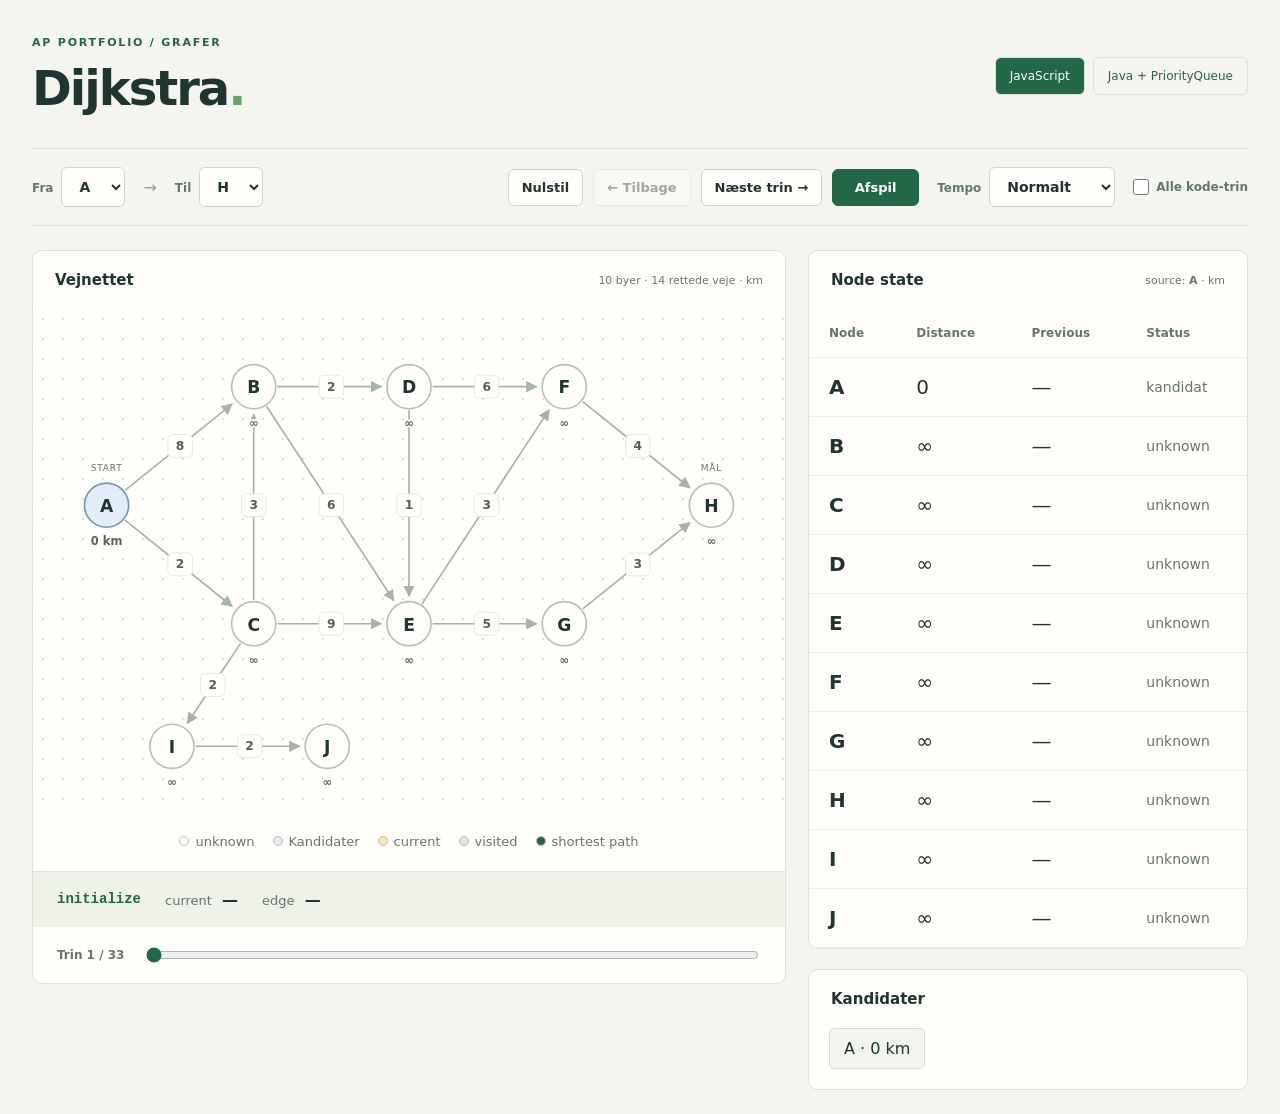
==== visualiseringer/dijkstra/index.html @ 4b62097b "initial commit" ====
<!doctype html>
<html lang="da">
<head>
  <meta charset="utf-8">
  <meta name="viewport" content="width=device-width, initial-scale=1">
  <title>Dijkstra · Korteste vej</title>
  <link rel="stylesheet" href="style.css">
  <script src="dijkstra.js" defer></script>
  <script src="playback.js" defer></script>
  <script src="app.js" defer></script>
</head>
<body>
  <main>
    <header class="page-header">
      <div><p class="eyebrow">AP PORTFOLIO / GRAFER</p><h1>Dijkstra<span>.</span></h1></div>
      <nav class="versions" aria-label="Version"><a href="index.html" aria-current="page">JavaScript</a><a href="java.html">Java + PriorityQueue</a></nav>
    </header>

    <section class="toolbar" aria-label="Indstillinger og afspilning">
      <div class="route-inputs">
        <label>Fra<select id="source" aria-label="Startby"></select></label>
        <span class="route-arrow" aria-hidden="true">→</span>
        <label>Til<select id="target" aria-label="Målby"></select></label>
      </div>
      <div class="playback">
        <button id="reset" title="Tilbage til start">Nulstil</button>
        <button id="back">← Tilbage</button>
        <button id="next">Næste trin →</button>
        <button id="play" class="primary">Afspil</button>
        <label class="speed">Tempo<select id="speed"><option value="1800">Langsomt</option><option value="1000" selected>Normalt</option><option value="450">Hurtigt</option></select></label>
        <label class="detail-toggle"><input id="show-all-steps" type="checkbox">Alle kode-trin</label>
      </div>
    </section>

    <div class="workspace">
      <section class="panel graph-panel" aria-labelledby="graph-title">
        <div class="panel-heading"><h2 id="graph-title">Vejnettet</h2><span id="graph-summary">10 byer · 14 rettede veje · km</span></div>
        <div class="graph-viewport" tabindex="0" role="region" aria-label="Vejnet; rul vandret på små skærme">
        <svg id="graph" viewBox="0 0 920 620" role="img" aria-labelledby="svg-title svg-description">
          <title id="svg-title">Rettet graf med byerne A til J</title>
          <desc id="svg-description">Pilene viser tilladt kørselsretning. Tallene på vejene er afstande i kilometer. Aktuelle afstande og status findes også i tabellen.</desc>
        </svg>
        </div>
        <div class="legend" aria-label="Farveforklaring">
          <span><i class="dot unknown"></i>unknown</span><span><i class="dot discovered"></i>Kandidater</span>
          <span><i class="dot active"></i>current</span><span><i class="dot visited"></i>visited</span>
          <span><i class="dot route"></i>shortest path</span>
        </div>
        <div class="step-state" aria-live="polite" aria-atomic="true">
          <span id="phase" class="phase"></span>
          <span>current <strong id="current-node">—</strong></span>
          <span>edge <strong id="current-edge">—</strong></span>
          <p id="result" hidden></p>
        </div>
        <div class="timeline"><label for="timeline" id="step-count">Trin</label><input id="timeline" type="range" min="0" value="0" aria-label="Vælg trin"></div>
      </section>

      <aside class="sidebar">
        <section class="panel" aria-labelledby="distances-title">
          <div class="panel-heading"><h2 id="distances-title">Node state</h2><span>source: <b id="source-label">A</b> · km</span></div>
          <table><thead><tr><th scope="col">Node</th><th scope="col">Distance</th><th scope="col">Previous</th><th scope="col">Status</th></tr></thead><tbody id="distances"></tbody></table>
        </section>
        <section class="panel frontier-panel" aria-labelledby="frontier-title">
          <div class="panel-heading"><h2 id="frontier-title">Kandidater</h2></div>
          <ol id="frontier" class="frontier"></ol>
        </section>
      </aside>
    </div>
  </main>
</body>
</html>
---- visualiseringer/dijkstra/style.css ----
:root {
  font-family: "Segoe UI", system-ui, sans-serif;
  color: #20352f; background: #f5f5ef;
  --line: #dce2d8; --muted: #65766c; --green: #236749;
}
* { box-sizing: border-box; }
[hidden] { display: none !important; }
body { margin: 0; }
main { max-width: 1600px; margin: auto; padding: 36px 32px 24px; }
.page-header { display: flex; align-items: center; justify-content: space-between; gap: 20px; margin-bottom: 32px; }
.eyebrow, .chapter { font-size: 11px; font-weight: 700; letter-spacing: 1.8px; }
.eyebrow { color: var(--green); margin: 0 0 12px; }
h1 { font-size: clamp(30px, 4vw, 48px); letter-spacing: -2px; margin: 0; line-height: 1.15; font-weight: 650; }
h1 span { color: #64a36b; }
.chapter { border: 1px solid var(--line); padding: 12px 16px; white-space: nowrap; }
.versions { display: flex; flex-wrap: wrap; gap: 8px; font-size: 12px; }
.versions a { color: var(--green); text-decoration: none; border: 1px solid var(--line); padding: 11px 14px; border-radius: 6px; }
.versions a[aria-current] { background: var(--green); color: white; }
.queue-panel { border-top: 1px solid var(--line); }
.queue-panel table { font-size: 17px; }
.queue-panel th, .queue-panel td { padding: 12px 20px; }
.queue-added { background: #e1eedc; }
.queue-stale { background: #f3eee6; }
.queue-stale td:nth-child(3) { text-decoration: line-through; color: #8b7967; }
.queue-next { background: #fcf0d5; }
.queue-operation { padding: 14px 22px; margin: 0; color: var(--green); font: 15px Consolas, monospace; border-top: 1px solid var(--line); }
.missing-data { border: 1px solid var(--line); border-radius: 8px; padding: 22px; line-height: 1.7; }
.missing-data code { display: block; overflow-wrap: anywhere; }
.toolbar { display: flex; justify-content: space-between; gap: 20px; align-items: center; padding: 18px 0; border-top: 1px solid var(--line); border-bottom: 1px solid var(--line); margin-bottom: 24px; }
.route-inputs, .playback { display: flex; align-items: center; gap: 10px; flex-wrap: wrap; }
label { font-size: 12px; color: var(--muted); font-weight: 600; }
select, button { font: inherit; color: inherit; border: 1px solid #cdd6ca; background: #fffefa; border-radius: 6px; padding: 10px 13px; cursor: pointer; }
label select { margin-left: 8px; font-size: 14px; color: #20352f; }
.route-inputs select { min-width: 64px; }
.route-arrow { color: #92a08f; margin: 0 8px; }
button { font-size: 13px; font-weight: 600; }
button.primary { background: var(--green); color: white; border-color: var(--green); min-width: 87px; }
button:hover:not(:disabled) { filter: brightness(.94); }
button:disabled { opacity: .4; cursor: default; }
:focus-visible { outline: 3px solid #4c91b2; outline-offset: 3px; }
.speed { margin-left: 8px; }
.detail-toggle { display: inline-flex; align-items: center; gap: 7px; padding: 8px 0; margin-left: 8px; cursor: pointer; white-space: nowrap; }
.detail-toggle input { accent-color: var(--green); width: 16px; height: 16px; margin: 0; }
.workspace { display: grid; grid-template-columns: minmax(0, 1fr) minmax(440px, 36%); gap: 22px; align-items: start; }
.panel { background: #fffefa; border: 1px solid var(--line); border-radius: 10px; overflow: hidden; }
.panel-heading { display: flex; align-items: center; justify-content: space-between; padding: 20px 22px; gap: 12px; }
h2 { font-size: 15px; font-weight: 650; margin: 0; }
.panel-heading span { color: var(--muted); font-size: 11px; }
.graph-viewport { overflow-x: auto; }
#graph { display: block; width: 100%; min-width: 620px; height: auto; background-image: radial-gradient(#dce2d8 .8px, transparent .8px); background-size: 20px 20px; }
.edge-line { stroke: #a5b3a8; stroke-width: 2; fill: none; }
.edge.inspect .edge-line { stroke: #b67922; stroke-width: 3.5; }
.edge.route .edge-line { stroke: #236749; stroke-width: 4; }
.edge-label-bg { fill: #fffefa; stroke: #e2e5dc; }
.edge-weight { fill: #526258; font-size: 15px; text-anchor: middle; dominant-baseline: central; font-weight: 600; }
.edge.inspect .edge-weight { fill: #986216; }
.node circle { stroke: #b7c2b5; stroke-width: 2; fill: #fffefa; }
.node.discovered circle { fill: #e2edf8; stroke: #7197b5; }
.node.visited circle { fill: #dfe8db; stroke: #76916f; }
.node.active circle { fill: #fae5b9; stroke: #b67922; stroke-width: 3; }
.node.route circle { fill: #236749; stroke: #174d36; }
.node-name { text-anchor: middle; dominant-baseline: central; fill: #20352f; font-weight: 700; font-size: 21px; }
.node.route .node-name { fill: white; }
.node-distance { text-anchor: middle; fill: #54674f; font-size: 14px; font-weight: 650; paint-order: stroke; stroke: #fffefa; stroke-width: 5px; stroke-linejoin: round; }
.node-role { text-anchor: middle; fill: var(--muted); font-size: 11px; letter-spacing: 1px; }
.legend { display: flex; justify-content: center; flex-wrap: wrap; gap: 18px; padding: 18px 12px 22px; font-size: 13px; color: var(--muted); }
.legend span { display: inline-flex; align-items: center; gap: 6px; }
.dot { width: 10px; height: 10px; border: 1px solid #b7c2b5; border-radius: 50%; display: inline-block; }
.unknown { background: #fffefa; }.discovered { background: #e2edf8; }.active { background: #fae5b9; }.visited { background: #dfe8db; }.route { background: #236749; }
.step-state { display: flex; align-items: center; flex-wrap: wrap; gap: 16px 24px; padding: 18px 24px; background: #eef2e8; border-top: 1px solid var(--line); font-size: 13px; color: var(--muted); }
.step-state strong { margin-left: 6px; color: #20352f; font-size: 16px; }
.phase { font-family: Consolas, monospace; color: var(--green); font-size: 14px; font-weight: 700; }
#result { flex-basis: 100%; margin: 0; color: var(--green); font-size: 17px; font-weight: 650; }
.timeline { display: flex; align-items: center; gap: 20px; padding: 18px 24px; }
.timeline label { white-space: nowrap; font-variant-numeric: tabular-nums; }
input[type="range"] { flex: 1; min-width: 0; accent-color: var(--green); cursor: pointer; }
.sidebar { display: grid; gap: 20px; }
table { width: 100%; border-collapse: collapse; font-size: 20px; font-variant-numeric: tabular-nums; }
th { font-size: 12px; color: var(--muted); font-weight: 600; }
th, td { padding: 17px 20px; text-align: left; border-bottom: 1px solid #edf0e8; }
td:first-child { font-weight: 700; }
td:last-child { font-size: 14px; color: var(--muted); }
tr.is-active { background: #fcf0d5; }
tr.is-route { background: #e5efe2; }
.frontier { display: flex; list-style: none; flex-wrap: wrap; gap: 10px; margin: 0; padding: 0 20px 20px; min-height: 54px; }
.frontier li { padding: 10px 14px; font-size: 16px; border: 1px solid #d4dfce; border-radius: 5px; background: #f2f5ed; }
.frontier li.current { background: #fae5b9; border-color: #cba463; }
.frontier .empty { border: none; background: none; color: var(--muted); padding-left: 0; }
@media (min-width: 1500px) { #graph { min-height: 440px; } }
@media (max-width: 1120px) { .toolbar { align-items: flex-start; flex-direction: column; } .workspace { grid-template-columns: 1fr; } .sidebar { grid-template-columns: minmax(440px, 1.4fr) minmax(0, 1fr); align-items: start; } }
@media (max-width: 820px) { main { padding: 28px 18px 20px; } .sidebar { grid-template-columns: 1fr; } .chapter { display: none; } .panel-heading { flex-wrap: wrap; } }
@media (max-width: 520px) { .speed { width: 100%; margin: 4px 0 0; } .playback { gap: 6px; } button { padding: 10px; font-size: 12px; } .legend { gap: 11px; } th, td { padding: 15px 10px; } th { font-size: 11px; } }
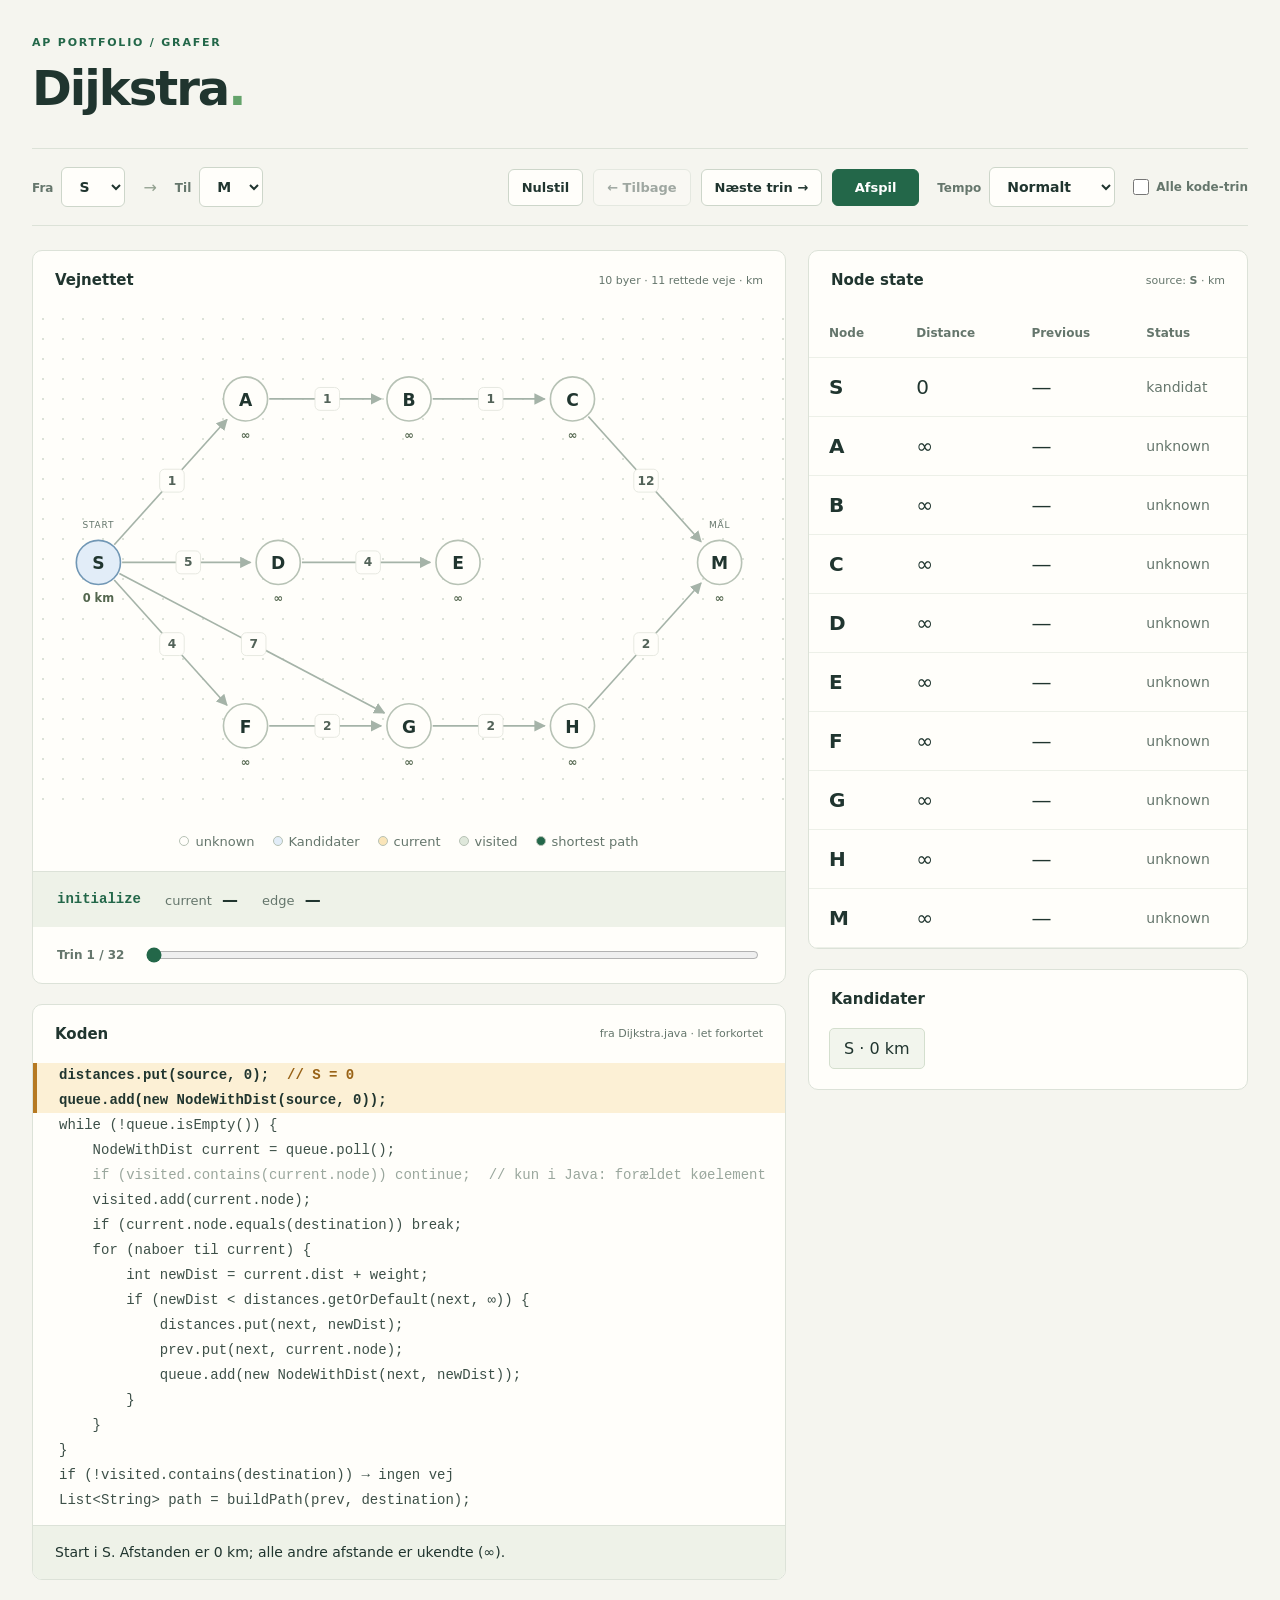
==== commit 6c4fd848: "djikstra update" ====
--- a/visualiseringer/dijkstra/index.html
+++ b/visualiseringer/dijkstra/index.html
@@ -13,7 +13,6 @@
   <main>
     <header class="page-header">
       <div><p class="eyebrow">AP PORTFOLIO / GRAFER</p><h1>Dijkstra<span>.</span></h1></div>
-      <nav class="versions" aria-label="Version"><a href="index.html" aria-current="page">JavaScript</a><a href="java.html">Java + PriorityQueue</a></nav>
     </header>
 
     <section class="toolbar" aria-label="Indstillinger og afspilning">
@@ -33,11 +32,12 @@
     </section>
 
     <div class="workspace">
+      <div class="main-column">
       <section class="panel graph-panel" aria-labelledby="graph-title">
-        <div class="panel-heading"><h2 id="graph-title">Vejnettet</h2><span id="graph-summary">10 byer · 14 rettede veje · km</span></div>
+        <div class="panel-heading"><h2 id="graph-title">Vejnettet</h2><span id="graph-summary">10 byer · 11 rettede veje · km</span></div>
         <div class="graph-viewport" tabindex="0" role="region" aria-label="Vejnet; rul vandret på små skærme">
         <svg id="graph" viewBox="0 0 920 620" role="img" aria-labelledby="svg-title svg-description">
-          <title id="svg-title">Rettet graf med byerne A til J</title>
+          <title id="svg-title">Rettet graf fra startbyen S til målbyen M via byerne A til H</title>
           <desc id="svg-description">Pilene viser tilladt kørselsretning. Tallene på vejene er afstande i kilometer. Aktuelle afstande og status findes også i tabellen.</desc>
         </svg>
         </div>
@@ -55,9 +55,16 @@
         <div class="timeline"><label for="timeline" id="step-count">Trin</label><input id="timeline" type="range" min="0" value="0" aria-label="Vælg trin"></div>
       </section>
 
+      <section class="panel code-panel" aria-labelledby="code-title">
+        <div class="panel-heading"><h2 id="code-title">Koden</h2><span>fra Dijkstra.java · let forkortet</span></div>
+        <ol id="code" class="code"></ol>
+        <p id="explanation" class="explanation" aria-live="polite"></p>
+      </section>
+      </div>
+
       <aside class="sidebar">
         <section class="panel" aria-labelledby="distances-title">
-          <div class="panel-heading"><h2 id="distances-title">Node state</h2><span>source: <b id="source-label">A</b> · km</span></div>
+          <div class="panel-heading"><h2 id="distances-title">Node state</h2><span>source: <b id="source-label">S</b> · km</span></div>
           <table><thead><tr><th scope="col">Node</th><th scope="col">Distance</th><th scope="col">Previous</th><th scope="col">Status</th></tr></thead><tbody id="distances"></tbody></table>
         </section>
         <section class="panel frontier-panel" aria-labelledby="frontier-title">
--- a/visualiseringer/dijkstra/style.css
+++ b/visualiseringer/dijkstra/style.css
@@ -13,19 +13,6 @@
 h1 { font-size: clamp(30px, 4vw, 48px); letter-spacing: -2px; margin: 0; line-height: 1.15; font-weight: 650; }
 h1 span { color: #64a36b; }
 .chapter { border: 1px solid var(--line); padding: 12px 16px; white-space: nowrap; }
-.versions { display: flex; flex-wrap: wrap; gap: 8px; font-size: 12px; }
-.versions a { color: var(--green); text-decoration: none; border: 1px solid var(--line); padding: 11px 14px; border-radius: 6px; }
-.versions a[aria-current] { background: var(--green); color: white; }
-.queue-panel { border-top: 1px solid var(--line); }
-.queue-panel table { font-size: 17px; }
-.queue-panel th, .queue-panel td { padding: 12px 20px; }
-.queue-added { background: #e1eedc; }
-.queue-stale { background: #f3eee6; }
-.queue-stale td:nth-child(3) { text-decoration: line-through; color: #8b7967; }
-.queue-next { background: #fcf0d5; }
-.queue-operation { padding: 14px 22px; margin: 0; color: var(--green); font: 15px Consolas, monospace; border-top: 1px solid var(--line); }
-.missing-data { border: 1px solid var(--line); border-radius: 8px; padding: 22px; line-height: 1.7; }
-.missing-data code { display: block; overflow-wrap: anywhere; }
 .toolbar { display: flex; justify-content: space-between; gap: 20px; align-items: center; padding: 18px 0; border-top: 1px solid var(--line); border-bottom: 1px solid var(--line); margin-bottom: 24px; }
 .route-inputs, .playback { display: flex; align-items: center; gap: 10px; flex-wrap: wrap; }
 label { font-size: 12px; color: var(--muted); font-weight: 600; }
@@ -74,7 +61,14 @@
 .timeline { display: flex; align-items: center; gap: 20px; padding: 18px 24px; }
 .timeline label { white-space: nowrap; font-variant-numeric: tabular-nums; }
 input[type="range"] { flex: 1; min-width: 0; accent-color: var(--green); cursor: pointer; }
-.sidebar { display: grid; gap: 20px; }
+.sidebar, .main-column { display: grid; gap: 20px; }
+.code { list-style: none; margin: 0; padding: 0 0 12px; font: 14px/1.5 Consolas, "Cascadia Mono", monospace; overflow-x: auto; }
+.code li { display: flex; gap: 18px; padding: 2px 22px; white-space: pre; color: #3d5048; border-left: 4px solid transparent; }
+.code li.is-current { background: #fcf0d5; border-left-color: #b67922; color: #20352f; font-weight: 700; }
+.code li.java-only { color: #9aa79d; }
+.code .note { color: #986216; font-weight: 600; }
+.code li.java-only .note { color: #9aa79d; font-weight: 400; }
+.explanation { margin: 0; padding: 16px 22px; border-top: 1px solid var(--line); background: #eef2e8; font-size: 14px; line-height: 1.5; min-height: 54px; }
 table { width: 100%; border-collapse: collapse; font-size: 20px; font-variant-numeric: tabular-nums; }
 th { font-size: 12px; color: var(--muted); font-weight: 600; }
 th, td { padding: 17px 20px; text-align: left; border-bottom: 1px solid #edf0e8; }
